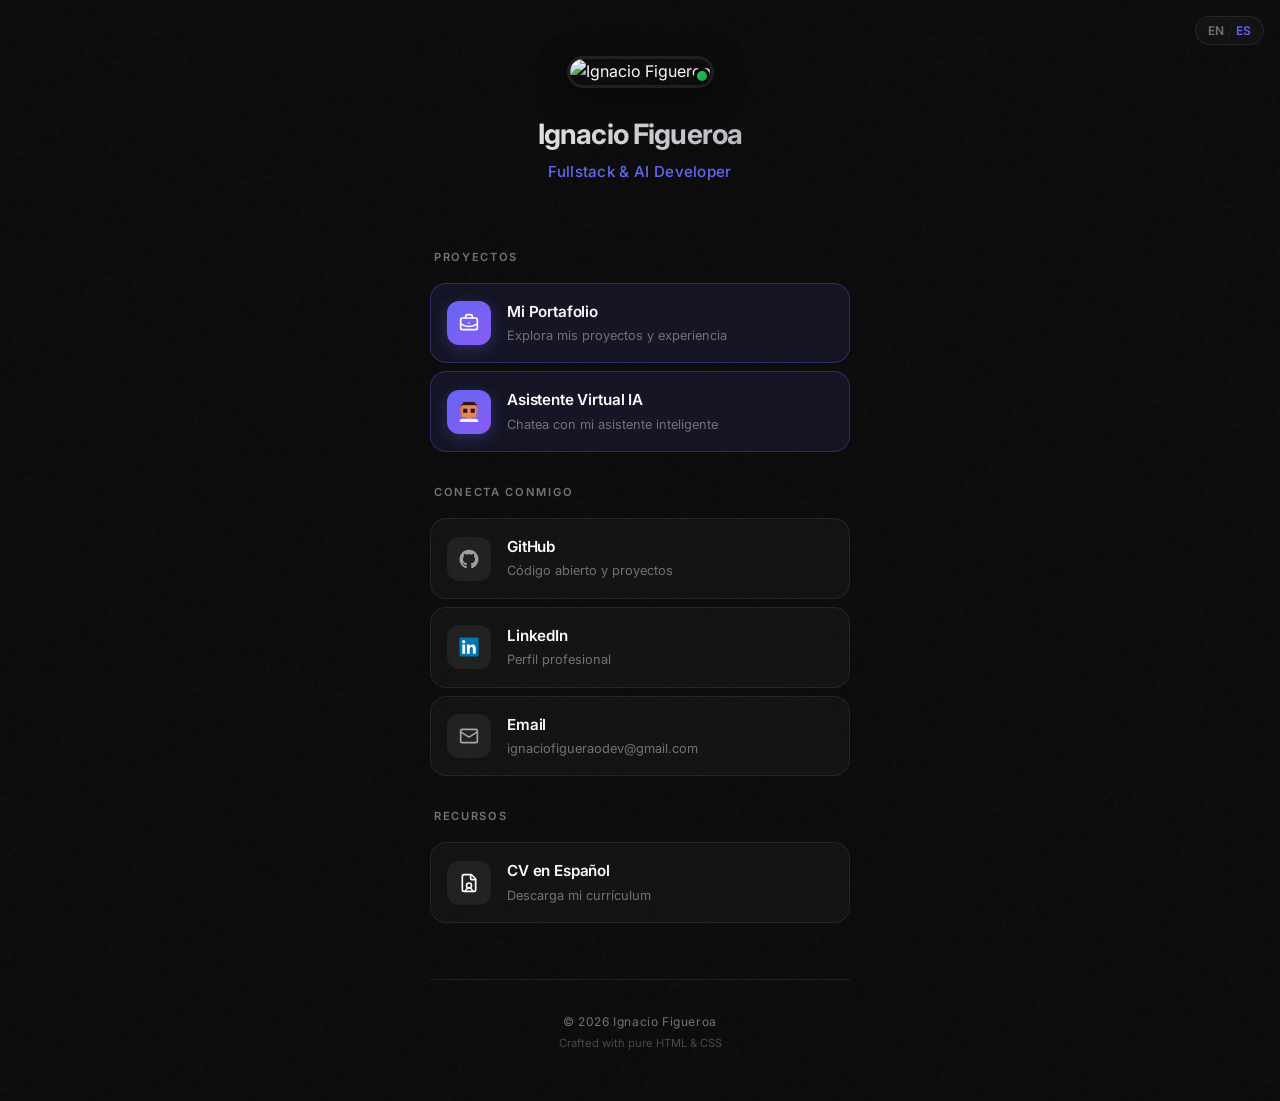
==== index.html @ 817f3019 "style: change style.css to index.css" ====
<!doctype html>
<html lang="es">
  <head>
    <meta charset="UTF-8" />
    <meta name="viewport" content="width=device-width, initial-scale=1.0" />
    <title>Ignacio Figueroa | Fullstack Developer & AI Engineer</title>
    <meta
      name="description"
      content="Hub central de Ignacio Figueroa. Accede a mi portfolio profesional, servicios de desarrollo de software y proyectos de IA." />
    <meta name="author" content="Ignacio Figueroa" />
    <meta property="og:title" content="Ignacio Figueroa | Links" />
    <meta
      property="og:description"
      content="Desarrollador Fullstack especializado en IA y Performance. Explora mi trabajo." />
    <meta
      property="og:image"
      content="https://github.com/figueroaignacio.png" />
    <meta property="og:url" content="https://ignaciofigueroa.me" />
    <meta name="twitter:card" content="summary_large_image" />
    <link rel="preconnect" href="https://fonts.googleapis.com" />
    <link rel="preconnect" href="https://fonts.gstatic.com" crossorigin />
    <link
      href="https://fonts.googleapis.com/css2?family=Inter:wght@400;500;600;700&display=swap"
      rel="stylesheet" />
    <link rel="stylesheet" href="./index.css" />
  </head>
  <body>
    <div class="background">
      <div class="background__gradient background__gradient--1"></div>
      <div class="background__gradient background__gradient--2"></div>
      <div class="background__noise"></div>
    </div>

    <div class="lang-switcher">
      <a href="./en.html" class="lang-switcher__link">EN</a>
      <span class="lang-switcher__separator">/</span>
      <a
        href="./index.html"
        class="lang-switcher__link lang-switcher__link--active"
        >ES</a
      >
    </div>

    <main class="linktree">
      <header class="profile">
        <div class="profile__avatar-wrapper">
          <img
            class="profile__avatar"
            src="https://github.com/figueroaignacio.png"
            alt="Ignacio Figueroa" />
          <span class="profile__status"></span>
        </div>
        <h1 class="profile__name">Ignacio Figueroa</h1>
        <h2 class="profile__role">Fullstack & AI Developer</h2>
      </header>

      <section class="links-section">
        <h2 class="links-section__title">Proyectos</h2>
        <nav class="links">
          <a
            href="https://es.ignaciofigueroa.dev"
            class="link link--featured"
            target="_blank"
            rel="noopener noreferrer">
            <div class="link__icon-wrapper link__icon-wrapper--gradient">
              <img
                src="./assets/portfolio.svg"
                class="link__icon link__icon--monochrome"
                alt="Portfolio" />
            </div>
            <div class="link__content">
              <span class="link__title">Mi Portafolio</span>
              <span class="link__description"
                >Explora mis proyectos y experiencia</span
              >
            </div>
            <img
              src="./assets/arrow-up-right.svg"
              class="link__arrow"
              alt="Arrow up right" />
          </a>

          <a
            href="https://es.ignaciofigueroa.dev/assistant"
            class="link link--featured"
            target="_blank"
            rel="noopener noreferrer">
            <div class="link__icon-wrapper link__icon-wrapper--gradient">
              <img
                src="./assets/portfolio-assistant.svg"
                class="link__icon"
                alt="Assistant" />
            </div>
            <div class="link__content">
              <span class="link__title">Asistente Virtual IA</span>
              <span class="link__description"
                >Chatea con mi asistente inteligente</span
              >
            </div>
            <img
              src="./assets/arrow-up-right.svg"
              class="link__arrow"
              alt="Arrow up right" />
          </a>

          <!-- <a
            href="https://nach.studio"
            class="link"
            target="_blank"
            rel="noopener noreferrer">
            <div class="link__icon-wrapper">
              <svg
                class="link__icon"
                xmlns="http://www.w3.org/2000/svg"
                width="20"
                height="20"
                viewBox="0 0 24 24"
                fill="none"
                stroke="currentColor"
                stroke-width="2"
                stroke-linecap="round"
                stroke-linejoin="round">
                <path d="M20 7h-9" />
                <path d="M14 17H5" />
                <circle cx="17" cy="17" r="3" />
                <circle cx="7" cy="7" r="3" />
              </svg>
            </div>
            <div class="link__content">
              <span class="link__title">Nach Studio</span>
              <span class="link__description"
                >Servicios de desarrollo profesional</span
              >
            </div>
            <svg
              class="link__arrow"
              xmlns="http://www.w3.org/2000/svg"
              width="18"
              height="18"
              viewBox="0 0 24 24"
              fill="none"
              stroke="currentColor"
              stroke-width="2"
              stroke-linecap="round"
              stroke-linejoin="round">
              <path d="M7 17L17 7" />
              <path d="M7 7h10v10" />
            </svg>
          </a> -->
        </nav>
      </section>

      <section class="links-section">
        <h2 class="links-section__title">Conecta conmigo</h2>
        <nav class="links">
          <a
            href="https://github.com/figueroaignacio"
            class="link"
            target="_blank"
            rel="noopener noreferrer">
            <div class="link__icon-wrapper">
              <img
                src="./assets/github.svg"
                class="link__icon link__icon--monochrome"
                alt="GitHub" />
            </div>
            <div class="link__content">
              <span class="link__title">GitHub</span>
              <span class="link__description">Código abierto y proyectos</span>
            </div>
            <img
              src="./assets/arrow-up-right.svg"
              class="link__arrow"
              alt="Arrow up right" />
          </a>

          <a
            href="https://linkedin.com/in/figueroa-ignacio"
            class="link"
            target="_blank"
            rel="noopener noreferrer">
            <div class="link__icon-wrapper">
              <img
                src="./assets/linkedin.svg"
                class="link__icon"
                alt="LinkedIn" />
            </div>
            <div class="link__content">
              <span class="link__title">LinkedIn</span>
              <span class="link__description">Perfil profesional</span>
            </div>
            <img
              src="./assets/arrow-up-right.svg"
              class="link__arrow"
              alt="Arrow up right" />
          </a>

          <a href="mailto:ignaciofigueraodev@gmail.com" class="link">
            <div class="link__icon-wrapper">
              <img
                src="./assets/mail.svg"
                class="link__icon link__icon--monochrome"
                alt="Email" />
            </div>
            <div class="link__content">
              <span class="link__title">Email</span>
              <span class="link__description"
                >ignaciofigueraodev@gmail.com</span
              >
            </div>
            <img
              src="./assets/arrow-up-right.svg"
              class="link__arrow"
              alt="Arrow up right" />
          </a>
        </nav>
      </section>

      <section class="links-section">
        <h2 class="links-section__title">Recursos</h2>
        <nav class="links">
          <a
            href="https://es.ignaciofigueroa.dev/pdf/cv_ignacio_figueroa_desarrollador_fullstack.pdf"
            class="link"
            target="_blank"
            rel="noopener noreferrer">
            <div class="link__icon-wrapper">
              <img src="./assets/resume.svg" class="link__icon" alt="Resume" />
            </div>
            <div class="link__content">
              <span class="link__title">CV en Español</span>
              <span class="link__description">Descarga mi currículum</span>
            </div>
            <img
              src="./assets/arrow-up-right.svg"
              class="link__arrow"
              alt="Arrow up right" />
          </a>
        </nav>
      </section>

      <footer class="footer">
        <p class="footer__text">&copy; 2026 Ignacio Figueroa</p>
        <p class="footer__subtext">Crafted with pure HTML & CSS</p>
      </footer>
    </main>
  </body>
</html>
---- index.css ----
@import url("./styles/variables.css");
@import url("./styles/base.css");
@import url("./styles/layout.css");
@import url("./styles/profile.css");
@import url("./styles/links.css");
@import url("./styles/lang-switcher.css");
@import url("./styles/footer.css");
@import url("./styles/media.css");
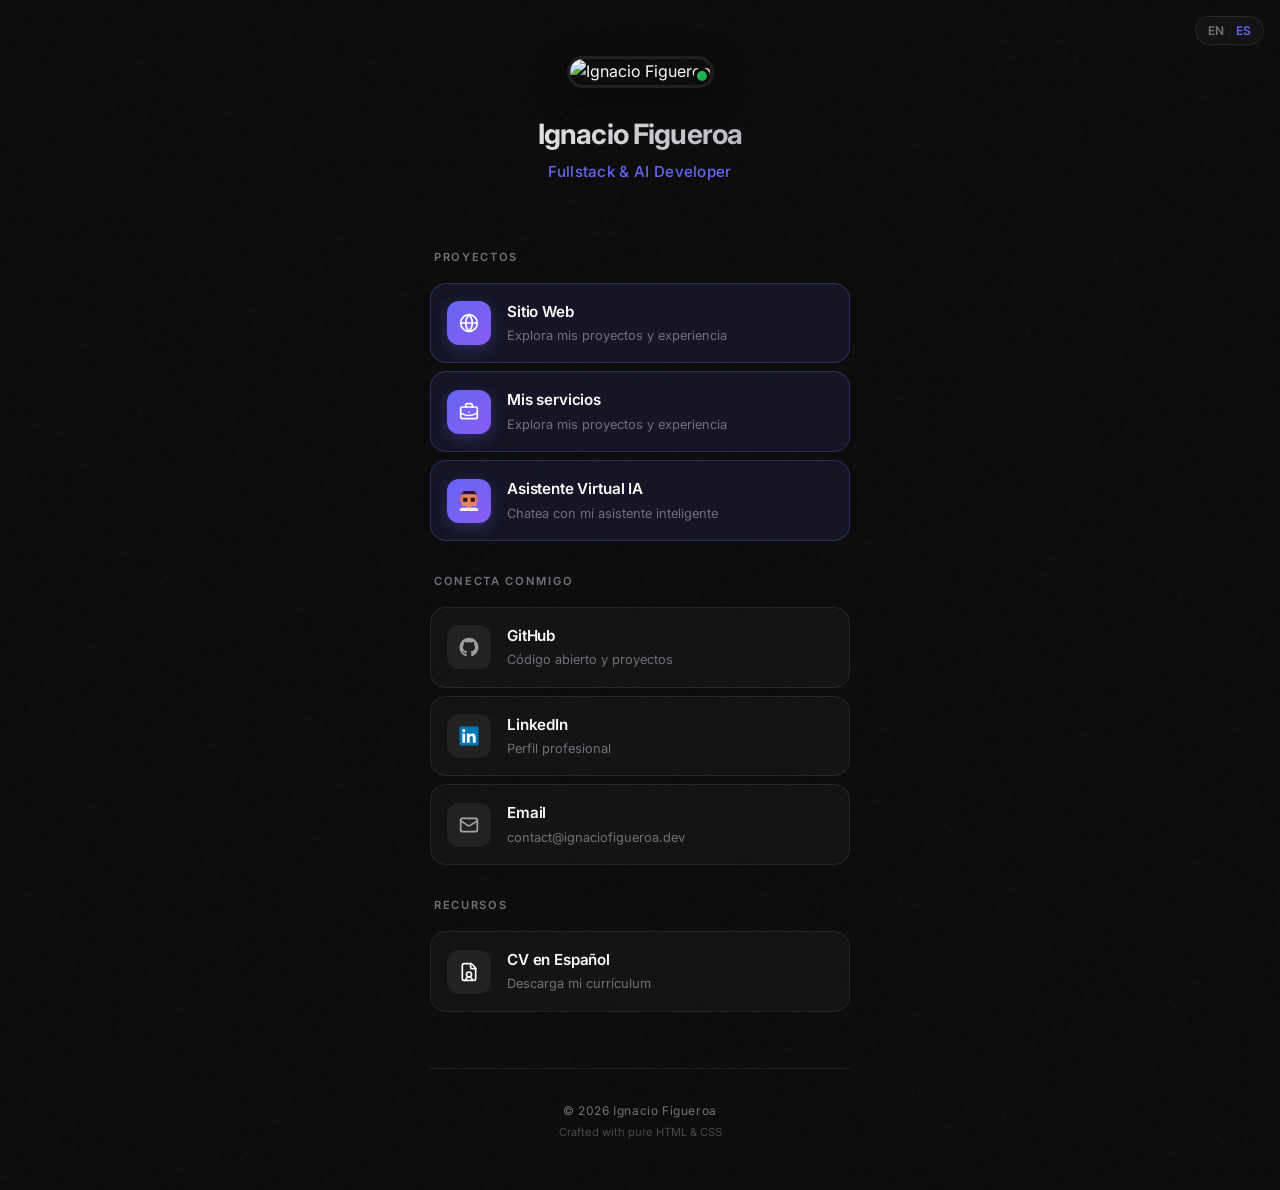
==== commit 7558c1d2: "feat: add globe icon and update links in HTML files" ====
--- a/index.html
+++ b/index.html
@@ -58,18 +58,18 @@
         <h2 class="links-section__title">Proyectos</h2>
         <nav class="links">
           <a
-            href="https://es.ignaciofigueroa.dev"
+            href="https://ignaciofigueroa.dev/es"
             class="link link--featured"
             target="_blank"
             rel="noopener noreferrer">
             <div class="link__icon-wrapper link__icon-wrapper--gradient">
               <img
-                src="./assets/portfolio.svg"
-                class="link__icon link__icon--monochrome"
-                alt="Portfolio" />
-            </div>
-            <div class="link__content">
-              <span class="link__title">Mi Portafolio</span>
+                src="./assets/globe.svg"
+                class="link__icon link__icon--monochrome"
+                alt="Globe" />
+            </div>
+            <div class="link__content">
+              <span class="link__title">Sitio Web</span>
               <span class="link__description"
                 >Explora mis proyectos y experiencia</span
               >
@@ -79,9 +79,30 @@
               class="link__arrow"
               alt="Arrow up right" />
           </a>
-
-          <a
-            href="https://es.ignaciofigueroa.dev/assistant"
+          <a
+            href="https://services.ignaciofigueroa.dev/es"
+            class="link link--featured"
+            target="_blank"
+            rel="noopener noreferrer">
+            <div class="link__icon-wrapper link__icon-wrapper--gradient">
+              <img
+                src="./assets/portfolio.svg"
+                class="link__icon link__icon--monochrome"
+                alt="Portfolio" />
+            </div>
+            <div class="link__content">
+              <span class="link__title">Mis servicios</span>
+              <span class="link__description"
+                >Explora mis proyectos y experiencia</span
+              >
+            </div>
+            <img
+              src="./assets/arrow-up-right.svg"
+              class="link__arrow"
+              alt="Arrow up right" />
+          </a>
+          <a
+            href="https://ignaciofigueroa.dev/assistant"
             class="link link--featured"
             target="_blank"
             rel="noopener noreferrer">
@@ -102,51 +123,6 @@
               class="link__arrow"
               alt="Arrow up right" />
           </a>
-
-          <!-- <a
-            href="https://nach.studio"
-            class="link"
-            target="_blank"
-            rel="noopener noreferrer">
-            <div class="link__icon-wrapper">
-              <svg
-                class="link__icon"
-                xmlns="http://www.w3.org/2000/svg"
-                width="20"
-                height="20"
-                viewBox="0 0 24 24"
-                fill="none"
-                stroke="currentColor"
-                stroke-width="2"
-                stroke-linecap="round"
-                stroke-linejoin="round">
-                <path d="M20 7h-9" />
-                <path d="M14 17H5" />
-                <circle cx="17" cy="17" r="3" />
-                <circle cx="7" cy="7" r="3" />
-              </svg>
-            </div>
-            <div class="link__content">
-              <span class="link__title">Nach Studio</span>
-              <span class="link__description"
-                >Servicios de desarrollo profesional</span
-              >
-            </div>
-            <svg
-              class="link__arrow"
-              xmlns="http://www.w3.org/2000/svg"
-              width="18"
-              height="18"
-              viewBox="0 0 24 24"
-              fill="none"
-              stroke="currentColor"
-              stroke-width="2"
-              stroke-linecap="round"
-              stroke-linejoin="round">
-              <path d="M7 17L17 7" />
-              <path d="M7 7h10v10" />
-            </svg>
-          </a> -->
         </nav>
       </section>
 
@@ -195,7 +171,7 @@
               alt="Arrow up right" />
           </a>
 
-          <a href="mailto:ignaciofigueraodev@gmail.com" class="link">
+          <a href="mailto:contact@ignaciofigueroa.dev" class="link">
             <div class="link__icon-wrapper">
               <img
                 src="./assets/mail.svg"
@@ -204,9 +180,7 @@
             </div>
             <div class="link__content">
               <span class="link__title">Email</span>
-              <span class="link__description"
-                >ignaciofigueraodev@gmail.com</span
-              >
+              <span class="link__description">contact@ignaciofigueroa.dev</span>
             </div>
             <img
               src="./assets/arrow-up-right.svg"
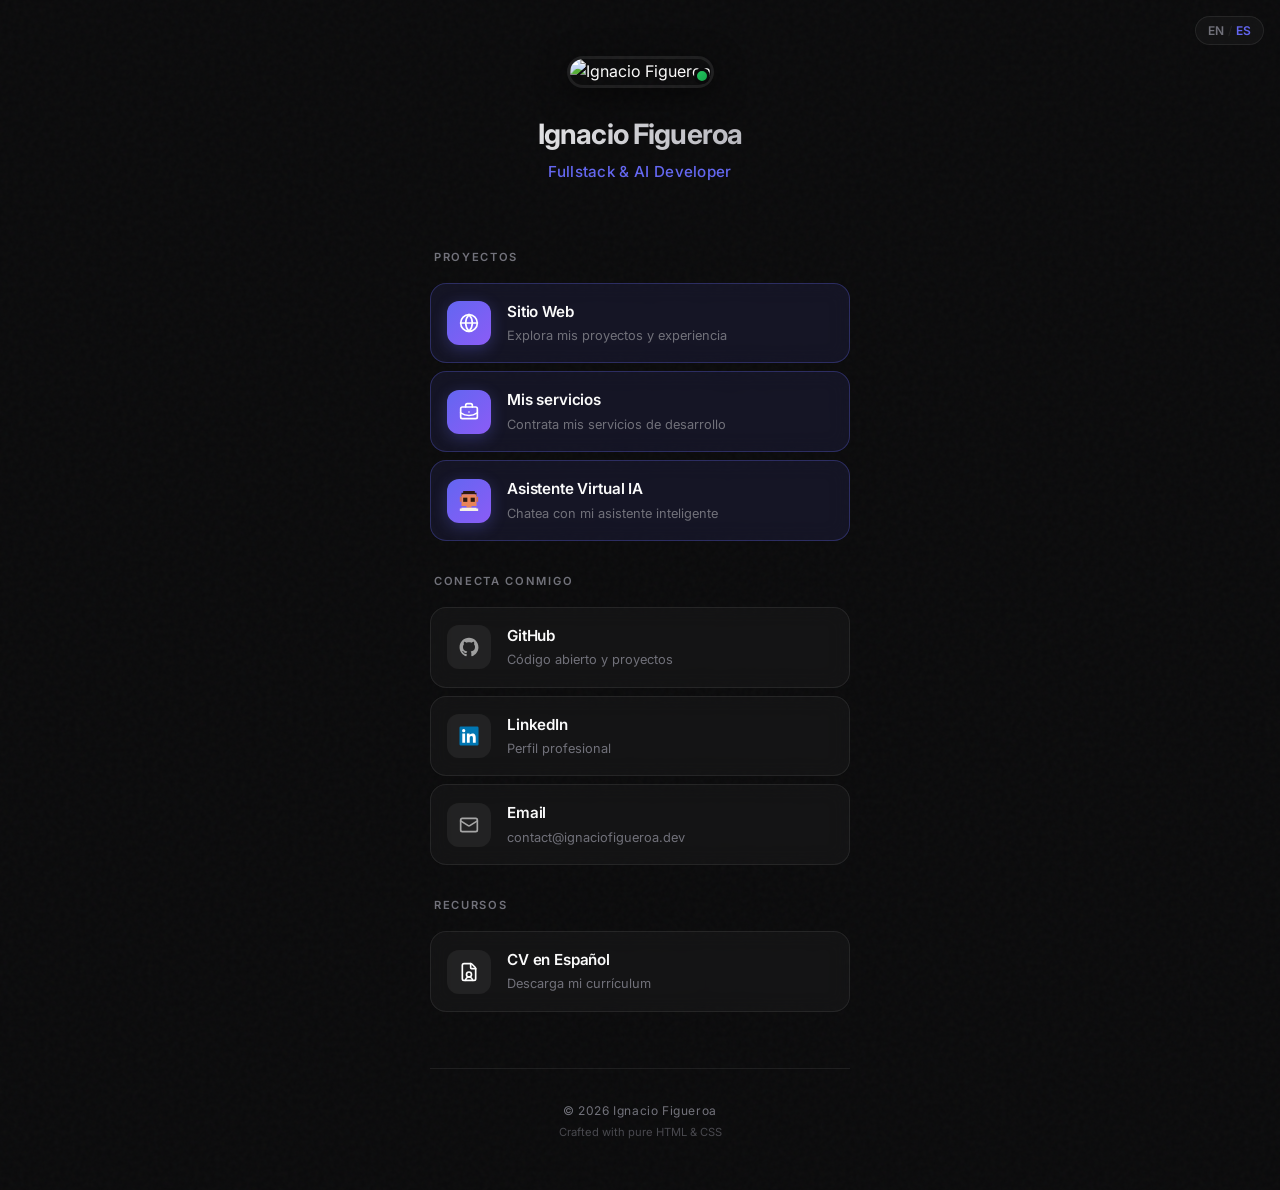
==== commit 3b3408d7: "fix: ai assistant link" ====
--- a/index.html
+++ b/index.html
@@ -14,8 +14,8 @@
       content="Desarrollador Fullstack especializado en IA y Performance. Explora mi trabajo." />
     <meta
       property="og:image"
-      content="https://github.com/figueroaignacio.png" />
-    <meta property="og:url" content="https://ignaciofigueroa.me" />
+      content="https://links.ignaciofigueroa.dev/assets/og-image.png" />
+    <meta property="og:url" content="https://links.ignaciofigueroa.dev" />
     <meta name="twitter:card" content="summary_large_image" />
     <link rel="preconnect" href="https://fonts.googleapis.com" />
     <link rel="preconnect" href="https://fonts.gstatic.com" crossorigin />
@@ -93,7 +93,7 @@
             <div class="link__content">
               <span class="link__title">Mis servicios</span>
               <span class="link__description"
-                >Explora mis proyectos y experiencia</span
+                >Contrata mis servicios de desarrollo</span
               >
             </div>
             <img
@@ -102,7 +102,7 @@
               alt="Arrow up right" />
           </a>
           <a
-            href="https://ignaciofigueroa.dev/assistant"
+            href="https://ignaciofigueroa.dev/es?chat=open"
             class="link link--featured"
             target="_blank"
             rel="noopener noreferrer">
@@ -194,7 +194,7 @@
         <h2 class="links-section__title">Recursos</h2>
         <nav class="links">
           <a
-            href="https://es.ignaciofigueroa.dev/pdf/cv_ignacio_figueroa_desarrollador_fullstack.pdf"
+            href="https://ignaciofigueroa.dev/pdf/cv_ignacio_figueroa_desarrollador_fullstack.pdf"
             class="link"
             target="_blank"
             rel="noopener noreferrer">
@@ -218,5 +218,6 @@
         <p class="footer__subtext">Crafted with pure HTML & CSS</p>
       </footer>
     </main>
+    <script type="module" src="js/script.js"></script>
   </body>
 </html>
